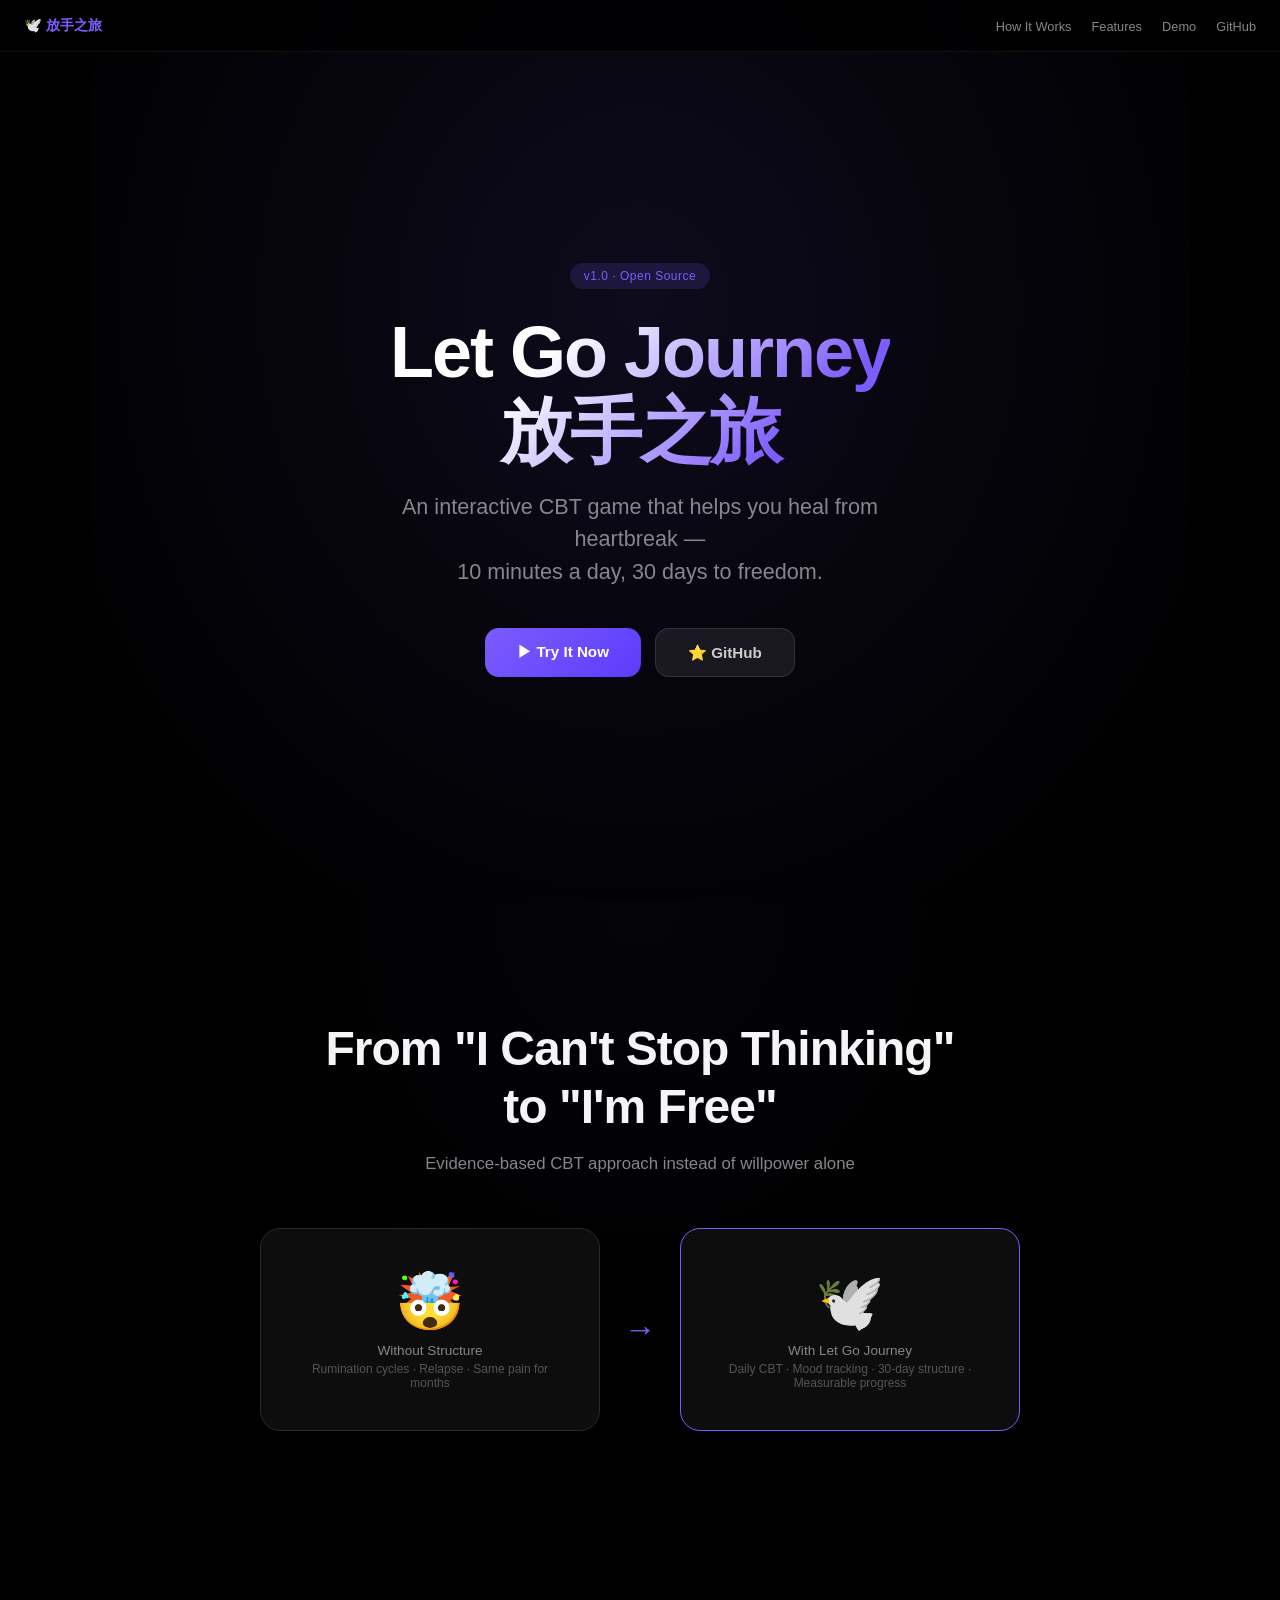
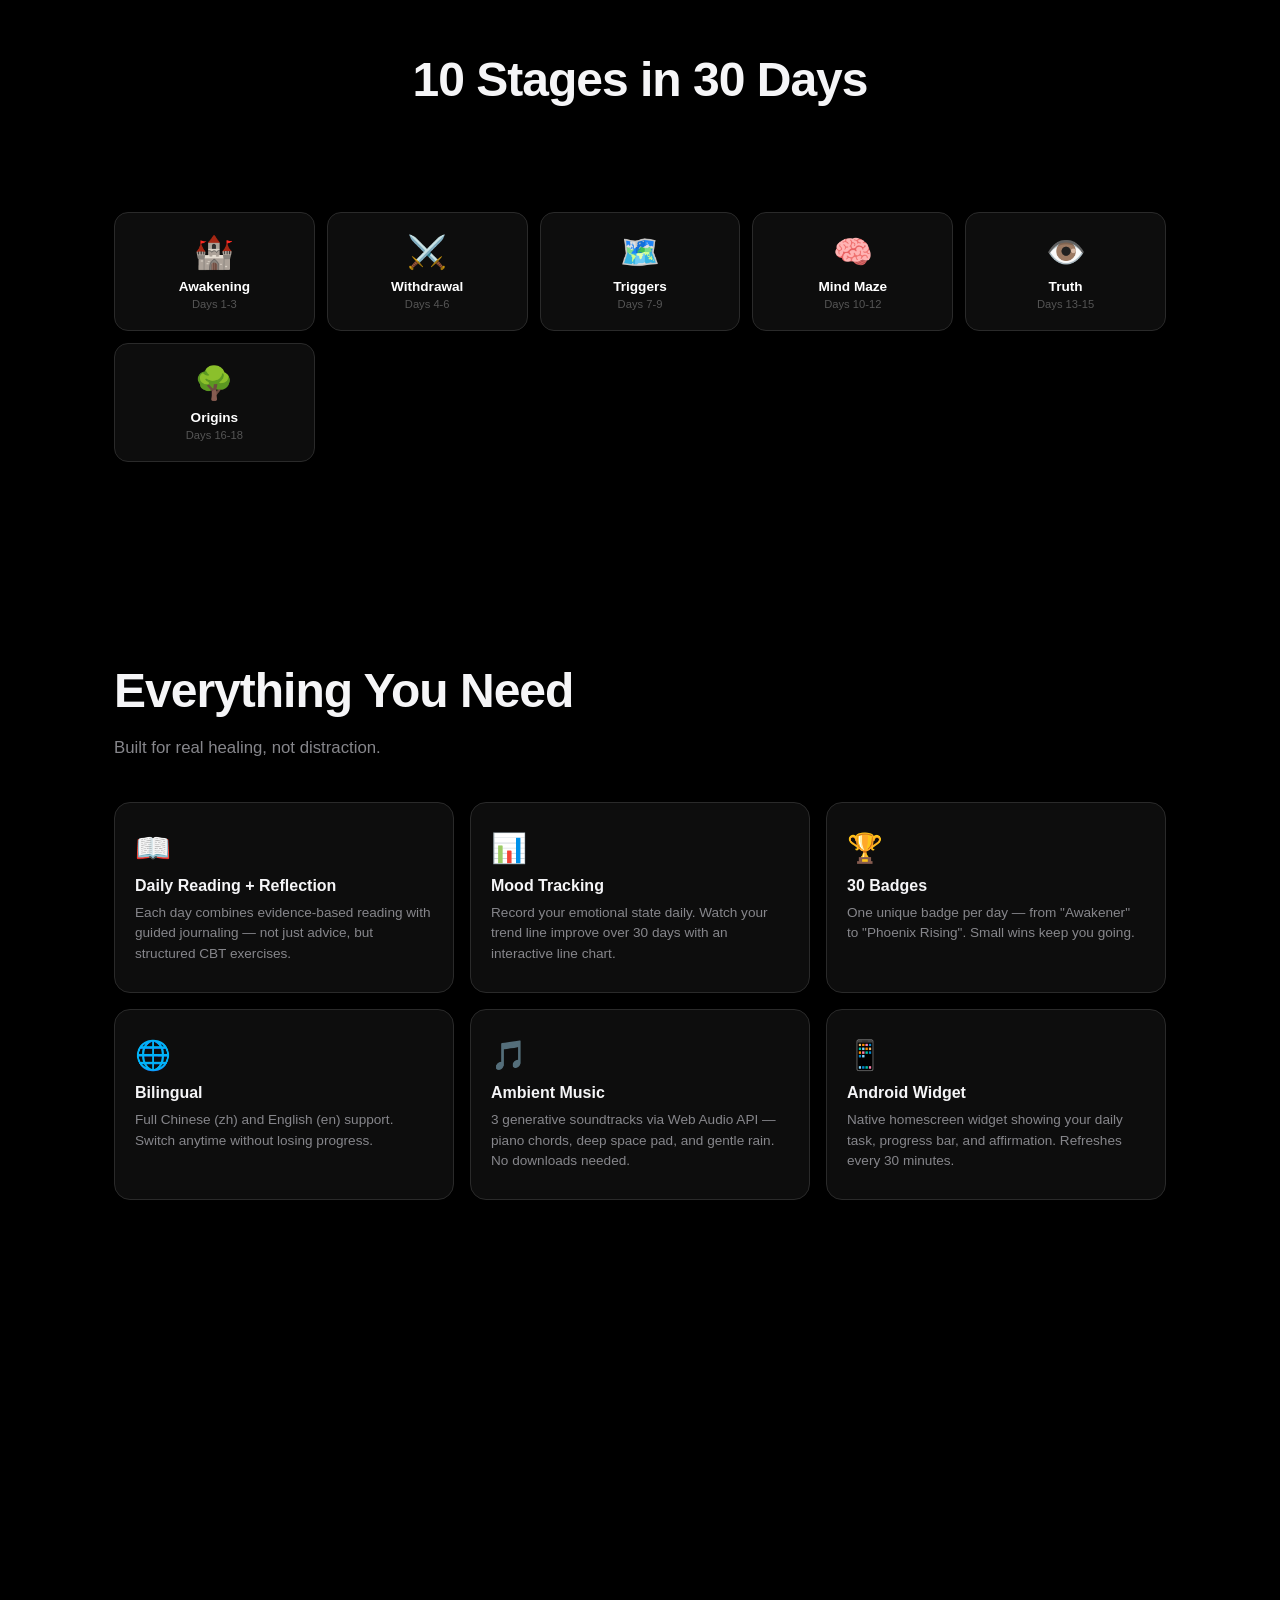
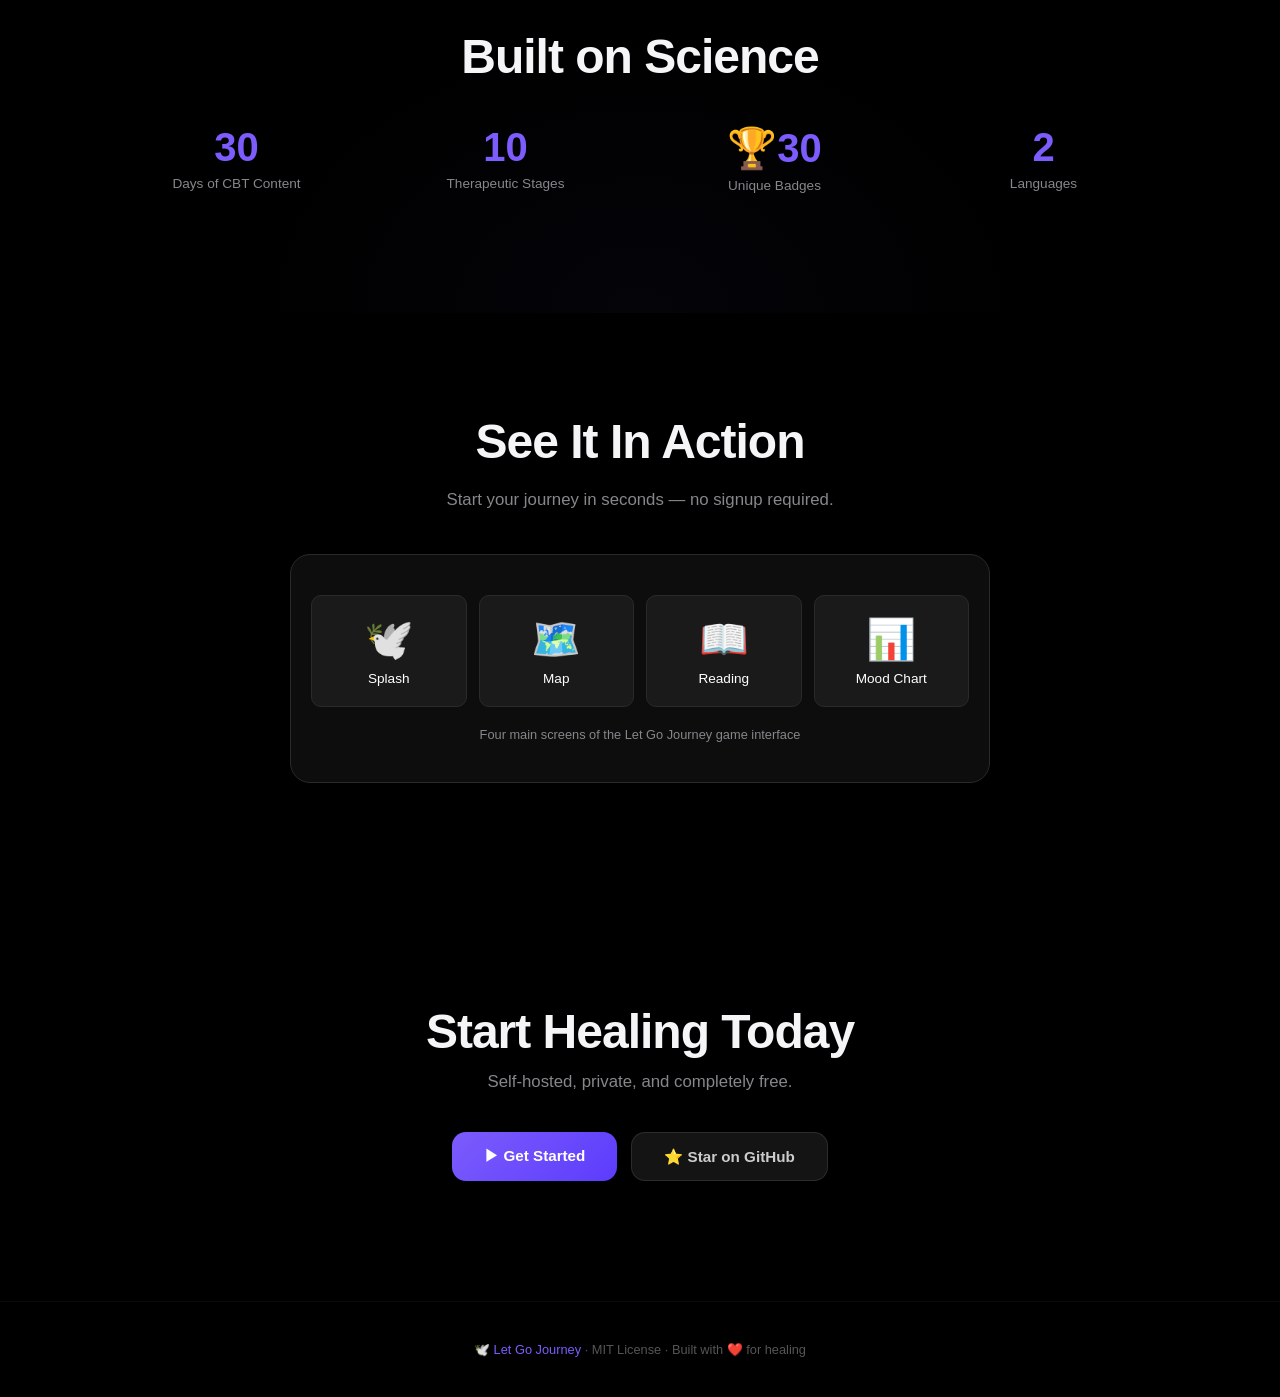
==== docs/index.html @ e3b5f489 "Add docs/ for GitHub Pages deployment" ====
<!DOCTYPE html>
<html lang="zh-CN">
<head>
<meta charset="UTF-8">
<meta name="viewport" content="width=device-width,initial-scale=1.0">
<title>放手之旅 — Let Go Journey</title>
<link rel="icon" href="data:image/svg+xml,<svg xmlns=%22http://www.w3.org/2000/svg%22 viewBox=%220 0 100 100%22><text y=%22.9em%22 font-size=%2290%22>🕊️</text></svg>">
<style>
*,*::before,*::after{box-sizing:border-box;margin:0;padding:0}
html{scroll-behavior:smooth}
body{
  font-family:-apple-system,BlinkMacSystemFont,'Segoe UI','PingFang SC','Hiragino Sans GB','Microsoft YaHei',sans-serif;
  background:#000;color:#f5f5f7;overflow-x:hidden;
  -webkit-font-smoothing:antialiased;
}

/* ── Navigation ── */
nav{
  position:fixed;top:0;left:0;right:0;z-index:100;
  background:rgba(0,0,0,0.8);backdrop-filter:blur(20px);
  border-bottom:1px solid rgba(255,255,255,.06);padding:0 24px;
  display:flex;align-items:center;justify-content:space-between;height:52px;
}
nav .logo{font-size:.9rem;font-weight:600;color:#7c5cfc;display:flex;align-items:center;gap:6px}
.nav-links{display:flex;gap:20px;list-style:none}
.nav-links a{color:#86868b;text-decoration:none;font-size:.8rem;transition:color .2s}
.nav-links a:hover{color:#fff}

/* ── Hero ── */
.hero{
  min-height:100vh;display:flex;flex-direction:column;align-items:center;justify-content:center;
  text-align:center;padding:120px 24px 80px;position:relative;overflow:hidden;
}
.hero::before{
  content:'';position:absolute;top:-30%;left:-20%;right:-20%;bottom:-30%;
  background:radial-gradient(ellipse at 50% 40%, rgba(108,92,231,0.12) 0%, transparent 60%);
  pointer-events:none;
}
.hero .badge{
  display:inline-block;padding:6px 14px;border-radius:20px;background:rgba(124,92,252,.15);
  color:#7c5cfc;font-size:.75rem;font-weight:500;margin-bottom:24px;letter-spacing:.5px;
}
.hero h1{
  font-size:clamp(2.5rem,6vw,4.5rem);font-weight:700;letter-spacing:-2px;
  background:linear-gradient(135deg,#fff 30%,#7c5cfc 80%);-webkit-background-clip:text;
  -webkit-text-fill-color:transparent;background-clip:text;line-height:1.1;margin-bottom:20px;
}
.hero .tagline{
  font-size:clamp(1rem,2vw,1.35rem);color:#86868b;max-width:580px;line-height:1.5;
  margin-bottom:40px;
}
.hero-buttons{display:flex;gap:14px;flex-wrap:wrap;justify-content:center}
.btn-primary,.btn-ghost{
  padding:14px 32px;border-radius:14px;font-size:.95rem;font-weight:600;
  text-decoration:none;transition:all .3s cubic-bezier(.22,1,.36,1);display:inline-flex;align-items:center;gap:8px;
}
.btn-primary{background:linear-gradient(135deg,#7c5cfc,#5c3cfc);color:#fff;border:none}
.btn-primary:hover{transform:translateY(-2px) scale(1.02);box-shadow:0 8px 30px rgba(124,92,252,.4)}
.btn-ghost{background:rgba(255,255,255,.08);color:#ccc;border:1px solid rgba(255,255,255,.1)}
.btn-ghost:hover{background:rgba(255,255,255,.12);transform:translateY(-2px)}

/* ── Section common ── */
section{padding:100px 24px;max-width:1100px;margin:0 auto}
section h2{
  font-size:clamp(1.8rem,4vw,3rem);font-weight:700;letter-spacing:-1px;
  margin-bottom:16px;line-height:1.2;
}
section .subtitle{font-size:1.05rem;color:#86868b;max-width:640px;margin-bottom:60px;line-height:1.6}

/* ── Compare Section ── */
.compare{text-align:center;padding:120px 24px;background:radial-gradient(ellipse at 50% 0%, rgba(108,92,231,.04) 0%, transparent 50%)}
.compare-grid{display:flex;gap:24px;justify-content:center;align-items:center;flex-wrap:wrap}
.compare-card{
  background:#0d0d0d;border:1px solid #2a2a2a;border-radius:20px;padding:40px 32px;min-width:240px;flex:1;max-width:340px;
  transition:border-color .3s,transform .3s;
}
.compare-card:hover{border-color:#7c5cfc;transform:translateY(-4px)}
.compare-card .pct{font-size:3.5rem;font-weight:700;margin-bottom:8px}
.compare-card .pct.red{color:#ff5252}.compare-card .pct.green{color:#00c853}
.compare-card .label{font-size:.85rem;color:#86868b;margin-bottom:4px}
.compare-card .detail{font-size:.75rem;color:#555}
.compare-arrow{font-size:2rem;color:#7c5cfc;flex-shrink:0}

/* ── Pipeline ── */
.pipeline{text-align:center}
.pipeline-grid{display:grid;grid-template-columns:repeat(5,1fr);gap:12px;margin-top:40px}
@media(max-width:768px){.pipeline-grid{grid-template-columns:repeat(2,1fr);gap:10px}}
@media(max-width:480px){.pipeline-grid{grid-template-columns:1fr}}
.pipeline-card{
  background:#0d0d0d;border:1px solid #2a2a2a;border-radius:14px;padding:20px 14px;
  transition:border-color .3s,transform .3s;text-align:center;
}
.pipeline-card:hover{border-color:#7c5cfc;transform:translateY(-4px)}
.pipeline-card .icon{font-size:2rem;margin-bottom:8px}
.pipeline-card .name{font-size:.85rem;font-weight:600;color:#fff;margin-bottom:4px}
.pipeline-card .days{font-size:.7rem;color:#555}

/* ── Features ── */
.features-grid{display:grid;grid-template-columns:repeat(auto-fit,minmax(280px,1fr));gap:16px;margin-top:40px}
.feature-card{
  background:#0d0d0d;border:1px solid #2a2a2a;border-radius:16px;padding:28px 20px;
  transition:border-color .3s,transform .3s;position:relative;overflow:hidden;
}
.feature-card::after{
  content:'';position:absolute;top:0;left:0;right:0;height:2px;
  background:linear-gradient(90deg,transparent,#7c5cfc,transparent);opacity:0;transition:opacity .3s;
}
.feature-card:hover::after{opacity:1}
.feature-card:hover{border-color:#7c5cfc;transform:translateY(-4px)}
.feature-card .icon{font-size:1.8rem;margin-bottom:12px}
.feature-card h3{font-size:1rem;font-weight:600;margin-bottom:8px}
.feature-card p{font-size:.85rem;color:#86868b;line-height:1.5}

/* ── Stats ── */
.stats{text-align:center;padding:120px 24px;
  background:radial-gradient(ellipse at 50% 100%, rgba(108,92,231,.04) 0%, transparent 50%)}
.stats-grid{display:grid;grid-template-columns:repeat(auto-fit,minmax(200px,1fr));gap:24px;margin-top:40px}
.stat-card{text-align:center}
.stat-number{font-size:2.5rem;font-weight:700;color:#7c5cfc;margin-bottom:6px}
.stat-label{font-size:.85rem;color:#86868b}

/* ── Demo ── */
.demo{text-align:center}
.demo-video{
  background:#0d0d0d;border:1px solid #2a2a2a;border-radius:20px;padding:40px 20px;margin-top:40px;
  position:relative;overflow:hidden;max-width:700px;margin-left:auto;margin-right:auto;
}
.demo-video video{width:100%;max-width:360px;border-radius:12px;border:1px solid rgba(255,255,255,.06)}
.demo-video .caption{color:#86868b;font-size:.8rem;margin-top:12px}

/* ── CTA ── */
.cta{text-align:center;padding:120px 24px}
.cta h2{margin-bottom:12px}
.cta p{color:#86868b;margin-bottom:40px;font-size:1.05rem}

/* ── Footer ── */
footer{text-align:center;padding:40px 24px;border-top:1px solid rgba(255,255,255,.04);color:#555;font-size:.8rem}
footer a{color:#7c5cfc;text-decoration:none}

/* ── Reveal animations ── */
.reveal{opacity:0;transform:translateY(30px);transition:all .7s cubic-bezier(.22,1,.36,1)}
.reveal.visible{opacity:1;transform:translateY(0)}
.stagger>*{opacity:0;transform:translateY(20px);transition:all .5s cubic-bezier(.22,1,.36,1)}
.stagger.visible>*:nth-child(1){opacity:1;transform:translateY(0);transition-delay:.1s}
.stagger.visible>*:nth-child(2){opacity:1;transform:translateY(0);transition-delay:.2s}
.stagger.visible>*:nth-child(3){opacity:1;transform:translateY(0);transition-delay:.3s}
.stagger.visible>*:nth-child(4){opacity:1;transform:translateY(0);transition-delay:.4s}
.stagger.visible>*:nth-child(5){opacity:1;transform:translateY(0);transition-delay:.5s}
.stagger.visible>*:nth-child(6){opacity:1;transform:translateY(0);transition-delay:.6s}

@media(prefers-reduced-motion:reduce){.reveal,.stagger>*{opacity:1;transform:none;transition:none}}

/* ── Screenshot carousel ── */
.screenshots{display:flex;gap:16px;overflow-x:auto;padding:20px 0;margin-top:40px;-webkit-overflow-scrolling:touch}
.screenshots img{height:400px;border-radius:14px;border:1px solid #2a2a2a;flex-shrink:0}

/* ── Mobile ── */
@media(max-width:768px){
  section{padding:60px 20px}
  .compare-grid{flex-direction:column}
  .compare-arrow{transform:rotate(90deg)}
  .hero h1{font-size:2.5rem}
  .nav-links{display:none}
}
</style>
</head>
<body>

<!-- Navigation -->
<nav>
  <div class="logo">🕊️ 放手之旅</div>
  <ul class="nav-links">
    <li><a href="#how">How It Works</a></li>
    <li><a href="#features">Features</a></li>
    <li><a href="#demo">Demo</a></li>
    <li><a href="#cta">GitHub</a></li>
  </ul>
</nav>

<!-- Hero -->
<section class="hero">
  <div class="badge reveal">v1.0 · Open Source</div>
  <h1 class="reveal" style="transition-delay:.1s">Let Go Journey<br>放手之旅</h1>
  <p class="reveal tagline" style="transition-delay:.2s">An interactive CBT game that helps you heal from heartbreak —<br>10 minutes a day, 30 days to freedom.</p>
  <div class="hero-buttons reveal" style="transition-delay:.3s">
    <a href="https://github.com/onezion12344/let-go-journey" class="btn-primary" target="_blank">▶ Try It Now</a>
    <a href="https://github.com/onezion12344/let-go-journey" class="btn-ghost" target="_blank">⭐ GitHub</a>
  </div>
</section>

<!-- Comparison -->
<section class="compare">
  <h2 class="reveal">From "I Can't Stop Thinking"<br>to "I'm Free"</h2>
  <p class="subtitle reveal" style="margin:0 auto 50px">Evidence-based CBT approach instead of willpower alone</p>
  <div class="compare-grid reveal">
    <div class="compare-card">
      <div class="pct red">🤯</div>
      <div class="label">Without Structure</div>
      <div class="detail">Rumination cycles · Relapse · Same pain for months</div>
    </div>
    <div class="compare-arrow">→</div>
    <div class="compare-card" style="border-color:#7c5cfc">
      <div class="pct green">🕊️</div>
      <div class="label">With Let Go Journey</div>
      <div class="detail">Daily CBT · Mood tracking · 30-day structure · Measurable progress</div>
    </div>
  </div>
</section>

<!-- How It Works / Pipeline -->
<section id="how" class="pipeline">
  <h2 class="reveal">10 Stages in 30 Days</h2>
  <p class="subtitle reveal" style="margin:0 auto 60px">Each stage has a therapeutic focus. Daily sessions take ~10 minutes.</p>
  <div class="pipeline-grid stagger reveal">
    <div class="pipeline-card"><div class="icon">🏰</div><div class="name">Awakening</div><div class="days">Days 1-3</div></div>
    <div class="pipeline-card"><div class="icon">⚔️</div><div class="name">Withdrawal</div><div class="days">Days 4-6</div></div>
    <div class="pipeline-card"><div class="icon">🗺️</div><div class="name">Triggers</div><div class="days">Days 7-9</div></div>
    <div class="pipeline-card"><div class="icon">🧠</div><div class="name">Mind Maze</div><div class="days">Days 10-12</div></div>
    <div class="pipeline-card"><div class="icon">👁️</div><div class="name">Truth</div><div class="days">Days 13-15</div></div>
    <div class="pipeline-card"><div class="icon">🌳</div><div class="name">Origins</div><div class="days">Days 16-18</div></div>
    <div class="pipeline-card"><div class="icon">💧</div><div class="name">Forgiveness</div><div class="days">Days 19-21</div></div>
    <div class="pipeline-card"><div class="icon">⭐</div><div class="name">Values</div><div class="days">Days 22-24</div></div>
    <div class="pipeline-card"><div class="icon">🚀</div><div class="name">Takeoff</div><div class="days">Days 25-27</div></div>
    <div class="pipeline-card"><div class="icon">🏆</div><div class="name">Integration</div><div class="days">Days 28-30</div></div>
  </div>
</section>

<!-- Features -->
<section id="features">
  <h2 class="reveal">Everything You Need</h2>
  <p class="subtitle reveal" style="margin-bottom:40px">Built for real healing, not distraction.</p>
  <div class="features-grid stagger reveal">
    <div class="feature-card">
      <div class="icon">📖</div>
      <h3>Daily Reading + Reflection</h3>
      <p>Each day combines evidence-based reading with guided journaling — not just advice, but structured CBT exercises.</p>
    </div>
    <div class="feature-card">
      <div class="icon">📊</div>
      <h3>Mood Tracking</h3>
      <p>Record your emotional state daily. Watch your trend line improve over 30 days with an interactive line chart.</p>
    </div>
    <div class="feature-card">
      <div class="icon">🏆</div>
      <h3>30 Badges</h3>
      <p>One unique badge per day — from "Awakener" to "Phoenix Rising". Small wins keep you going.</p>
    </div>
    <div class="feature-card">
      <div class="icon">🌐</div>
      <h3>Bilingual</h3>
      <p>Full Chinese (zh) and English (en) support. Switch anytime without losing progress.</p>
    </div>
    <div class="feature-card">
      <div class="icon">🎵</div>
      <h3>Ambient Music</h3>
      <p>3 generative soundtracks via Web Audio API — piano chords, deep space pad, and gentle rain. No downloads needed.</p>
    </div>
    <div class="feature-card">
      <div class="icon">📱</div>
      <h3>Android Widget</h3>
      <p>Native homescreen widget showing your daily task, progress bar, and affirmation. Refreshes every 30 minutes.</p>
    </div>
    <div class="feature-card">
      <div class="icon">🔒</div>
      <h3>100% Private</h3>
      <p>Your journal and mood data stay on your own machine. No accounts, no cloud, no tracking.</p>
    </div>
    <div class="feature-card">
      <div class="icon">🆓</div>
      <h3>Free & Open Source</h3>
      <p>MIT License. Self-host on any machine with Python. Or deploy via Cloudflare Tunnel for mobile access.</p>
    </div>
  </div>
</section>

<!-- Stats -->
<section class="stats">
  <h2 class="reveal">Built on Science</h2>
  <div class="stats-grid reveal">
    <div class="stat-card"><div class="stat-number">30</div><div class="stat-label">Days of CBT Content</div></div>
    <div class="stat-card"><div class="stat-number">10</div><div class="stat-label">Therapeutic Stages</div></div>
    <div class="stat-card"><div class="stat-number">🏆30</div><div class="stat-label">Unique Badges</div></div>
    <div class="stat-card"><div class="stat-number">2</div><div class="stat-label">Languages</div></div>
  </div>
</section>

<!-- Demo / Screenshots -->
<section id="demo" class="demo">
  <h2 class="reveal">See It In Action</h2>
  <p class="subtitle reveal" style="margin:0 auto 30px">Start your journey in seconds — no signup required.</p>
  <div class="demo-video reveal">
    <div style="display:grid;grid-template-columns:repeat(auto-fit,minmax(150px,1fr));gap:12px;margin-bottom:20px">
      <div style="background:#1a1a1a;border-radius:10px;padding:20px 10px;border:1px solid #2a2a2a">
        <div style="font-size:2.5rem;margin-bottom:8px">🕊️</div>
        <div style="color:#fff;font-size:.85rem;font-weight:500">Splash</div>
      </div>
      <div style="background:#1a1a1a;border-radius:10px;padding:20px 10px;border:1px solid #2a2a2a">
        <div style="font-size:2.5rem;margin-bottom:8px">🗺️</div>
        <div style="color:#fff;font-size:.85rem;font-weight:500">Map</div>
      </div>
      <div style="background:#1a1a1a;border-radius:10px;padding:20px 10px;border:1px solid #2a2a2a">
        <div style="font-size:2.5rem;margin-bottom:8px">📖</div>
        <div style="color:#fff;font-size:.85rem;font-weight:500">Reading</div>
      </div>
      <div style="background:#1a1a1a;border-radius:10px;padding:20px 10px;border:1px solid #2a2a2a">
        <div style="font-size:2.5rem;margin-bottom:8px">📊</div>
        <div style="color:#fff;font-size:.85rem;font-weight:500">Mood Chart</div>
      </div>
    </div>
    <div class="caption">Four main screens of the Let Go Journey game interface</div>
  </div>
</section>

<!-- CTA -->
<section id="cta" class="cta">
  <h2 class="reveal">Start Healing Today</h2>
  <p class="reveal" style="transition-delay:.1s">Self-hosted, private, and completely free.</p>
  <div class="hero-buttons reveal" style="justify-content:center;transition-delay:.2s">
    <a href="https://github.com/onezion12344/let-go-journey" class="btn-primary" target="_blank">▶ Get Started</a>
    <a href="https://github.com/onezion12344/let-go-journey" class="btn-ghost" target="_blank">⭐ Star on GitHub</a>
  </div>
</section>

<footer>
  <p>🕊️ <a href="https://github.com/onezion12344/let-go-journey">Let Go Journey</a> · MIT License · Built with ❤️ for healing</p>
</footer>

<script>
// IntersectionObserver for reveal animations
const obs = new IntersectionObserver((entries) => {
  entries.forEach(e => { if(e.isIntersecting) e.target.classList.add('visible') });
}, { threshold: 0.15, rootMargin: '0px 0px -50px 0px' });

document.addEventListener('DOMContentLoaded', () => {
  document.querySelectorAll('.reveal').forEach(el => obs.observe(el));
  document.querySelectorAll('.stagger').forEach(el => obs.observe(el));
});
</script>
</body>
</html>
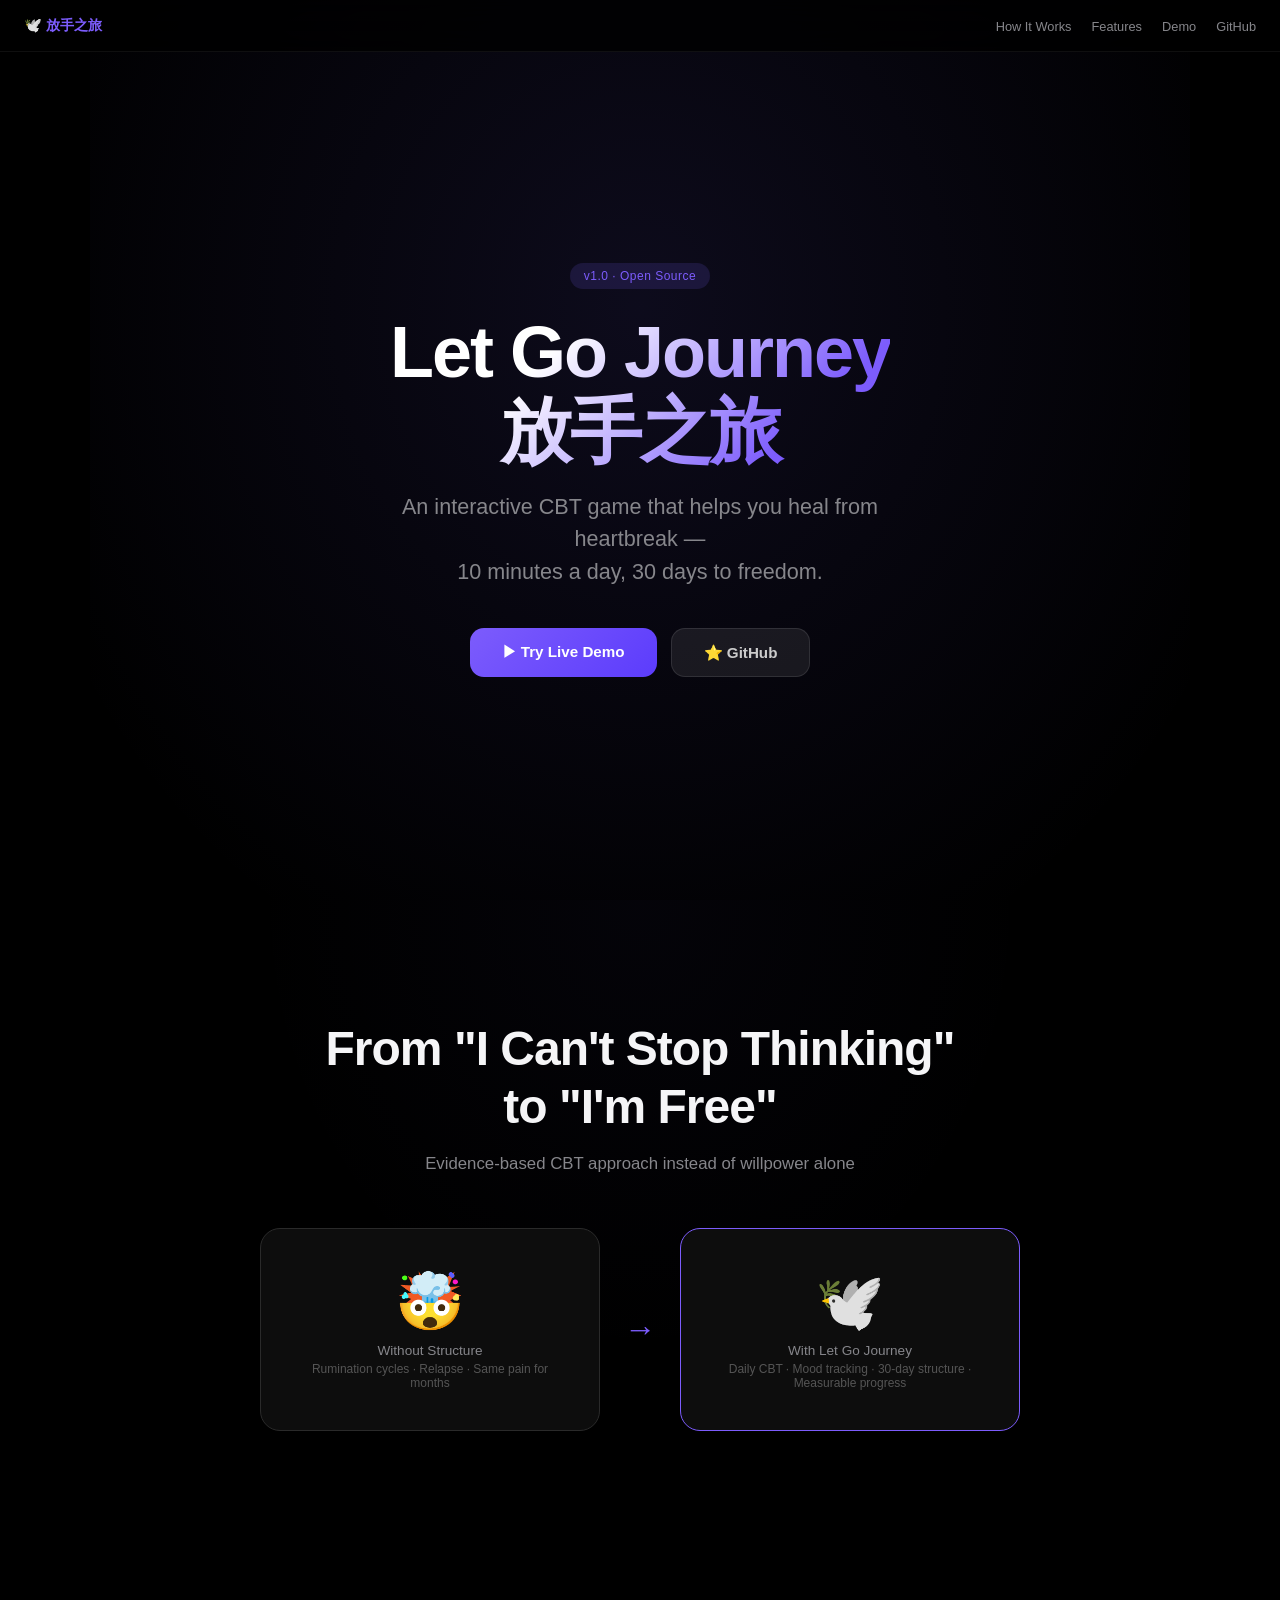
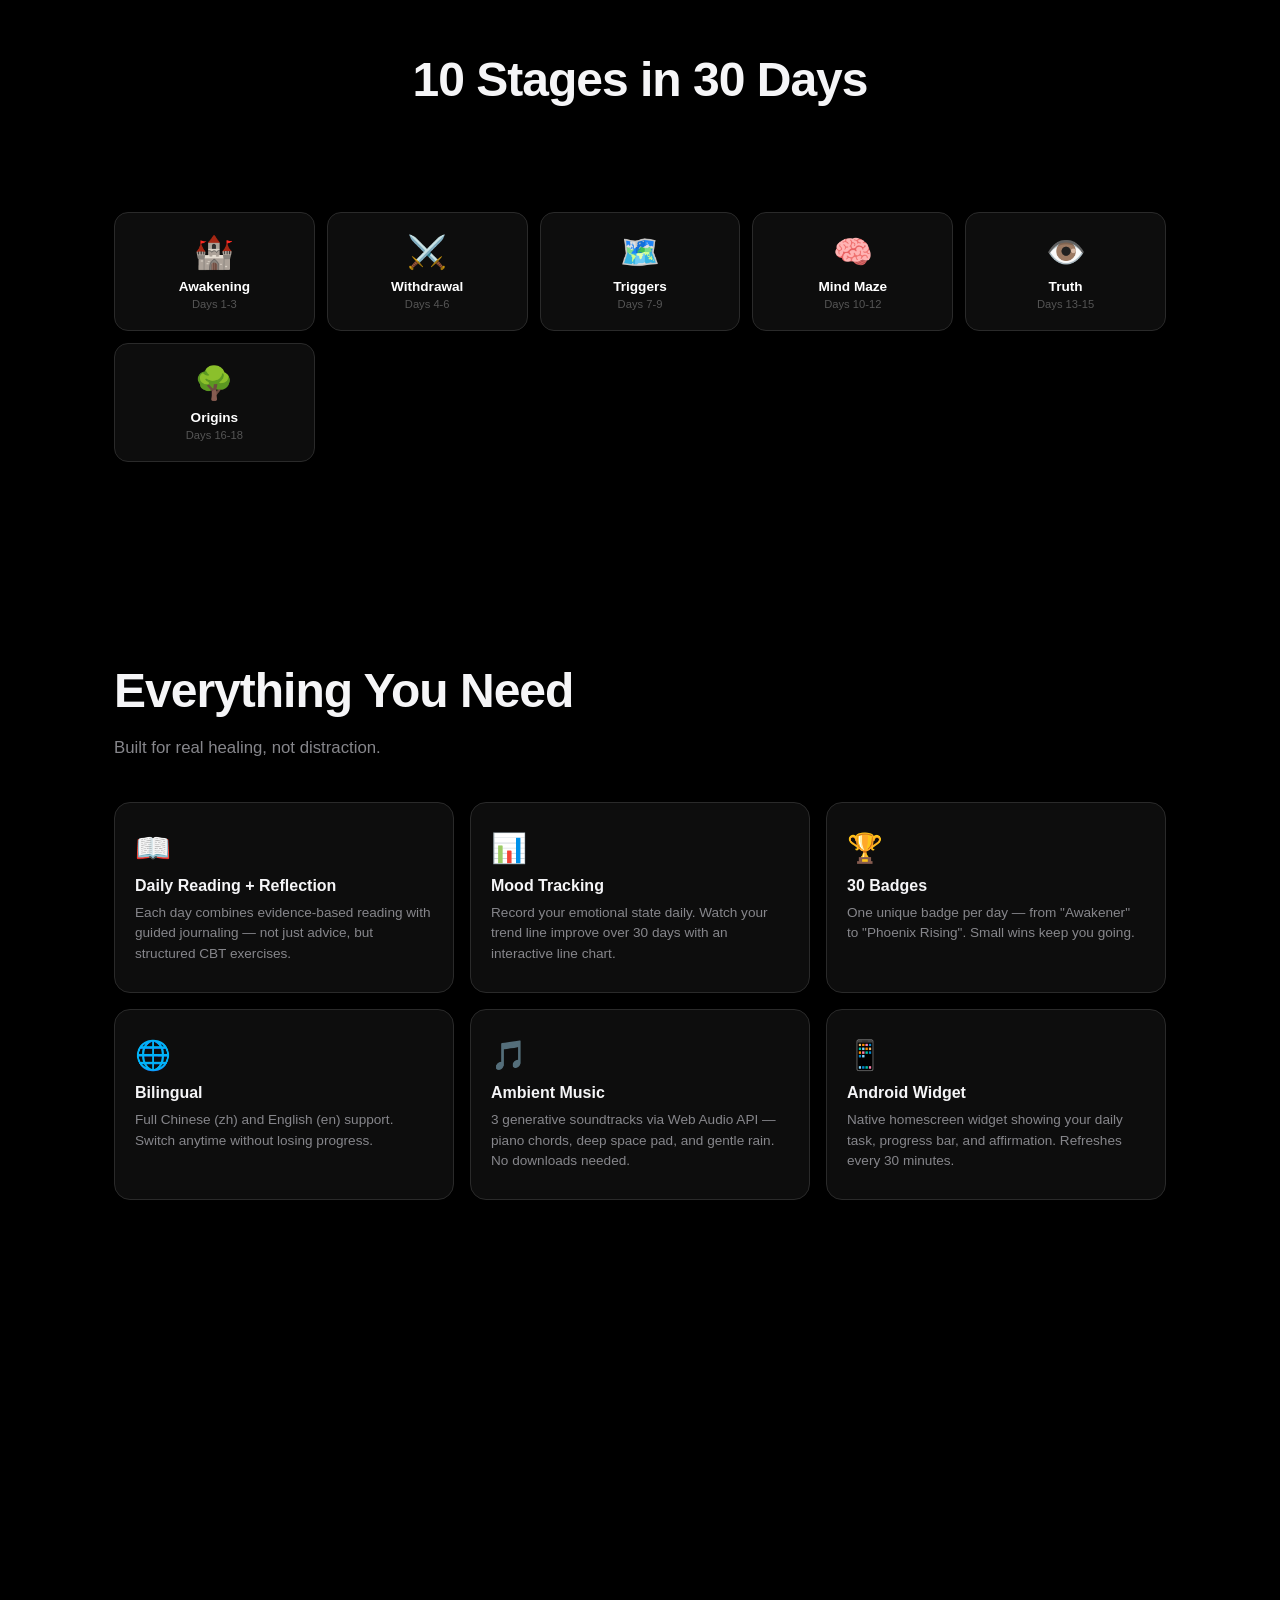
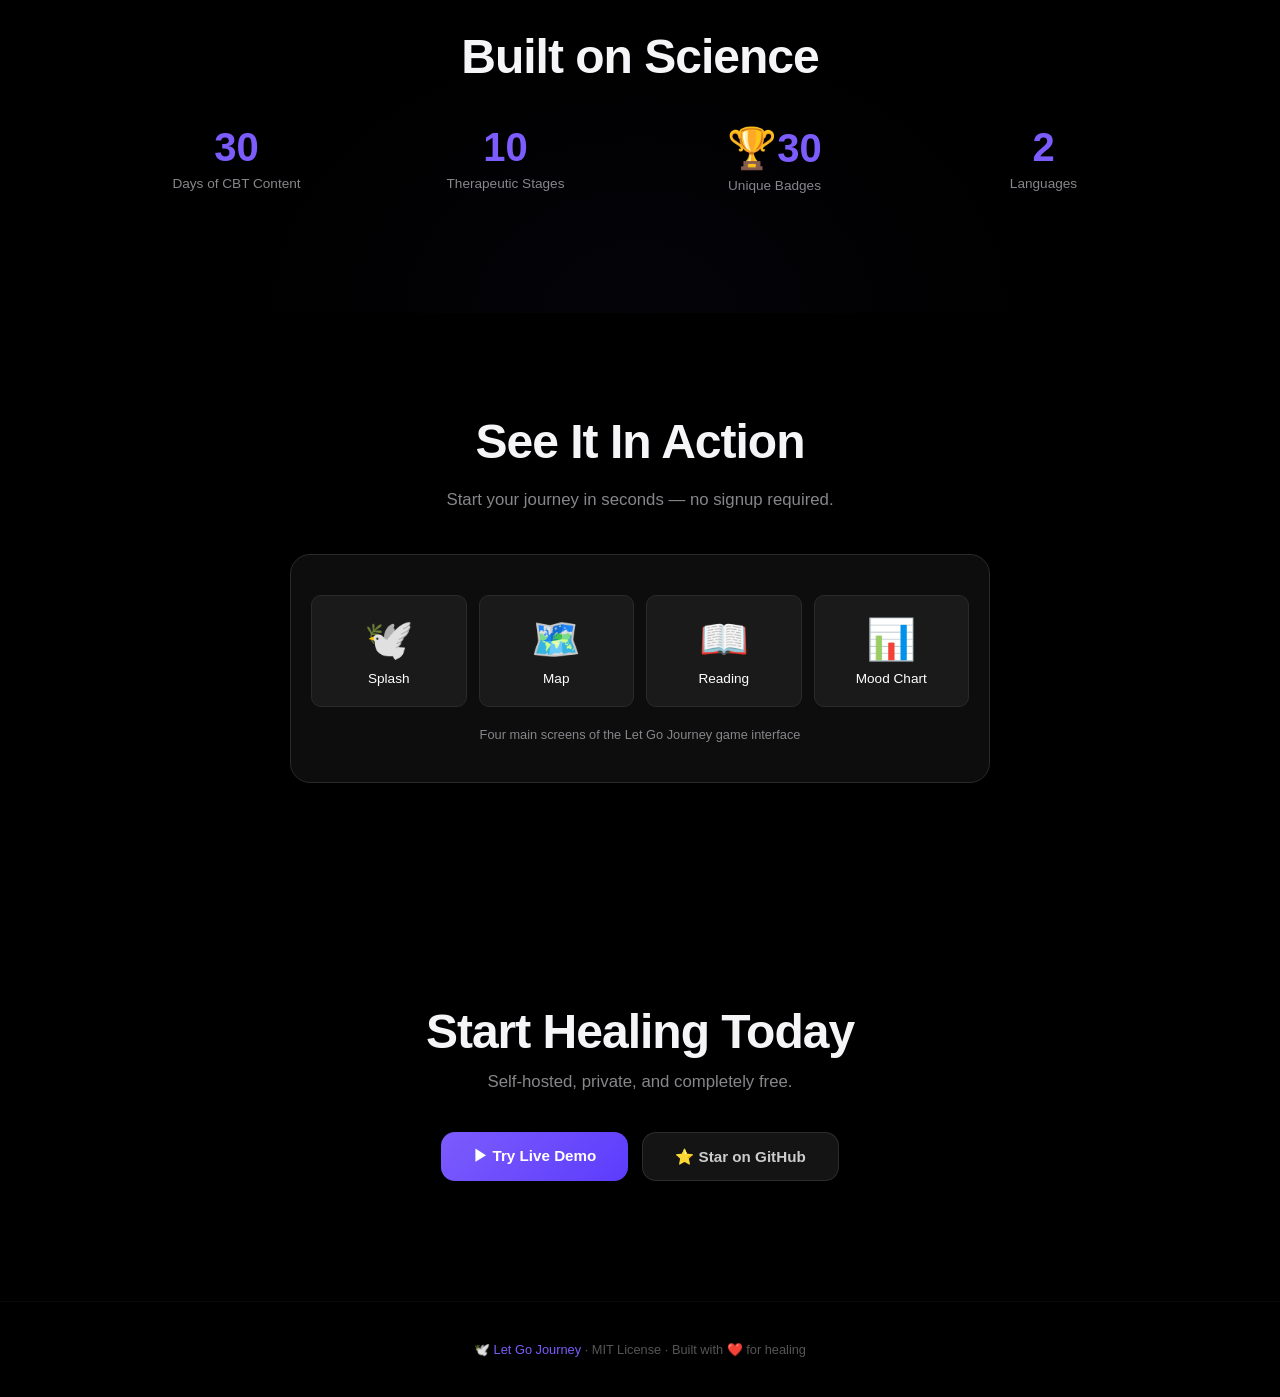
==== commit 1ae7e199: "Add user registration/login system with password auth - Backend: register, login, logout, session tr" ====
--- a/docs/index.html
+++ b/docs/index.html
@@ -183,7 +183,7 @@
   <h1 class="reveal" style="transition-delay:.1s">Let Go Journey<br>放手之旅</h1>
   <p class="reveal tagline" style="transition-delay:.2s">An interactive CBT game that helps you heal from heartbreak —<br>10 minutes a day, 30 days to freedom.</p>
   <div class="hero-buttons reveal" style="transition-delay:.3s">
-    <a href="https://github.com/onezion12344/let-go-journey" class="btn-primary" target="_blank">▶ Try It Now</a>
+    <a href="https://exaholic.onezion.top/" class="btn-primary" target="_blank">▶ Try Live Demo</a>
     <a href="https://github.com/onezion12344/let-go-journey" class="btn-ghost" target="_blank">⭐ GitHub</a>
   </div>
 </section>
@@ -316,7 +316,7 @@
   <h2 class="reveal">Start Healing Today</h2>
   <p class="reveal" style="transition-delay:.1s">Self-hosted, private, and completely free.</p>
   <div class="hero-buttons reveal" style="justify-content:center;transition-delay:.2s">
-    <a href="https://github.com/onezion12344/let-go-journey" class="btn-primary" target="_blank">▶ Get Started</a>
+    <a href="https://exaholic.onezion.top/" class="btn-primary" target="_blank">▶ Try Live Demo</a>
     <a href="https://github.com/onezion12344/let-go-journey" class="btn-ghost" target="_blank">⭐ Star on GitHub</a>
   </div>
 </section>
